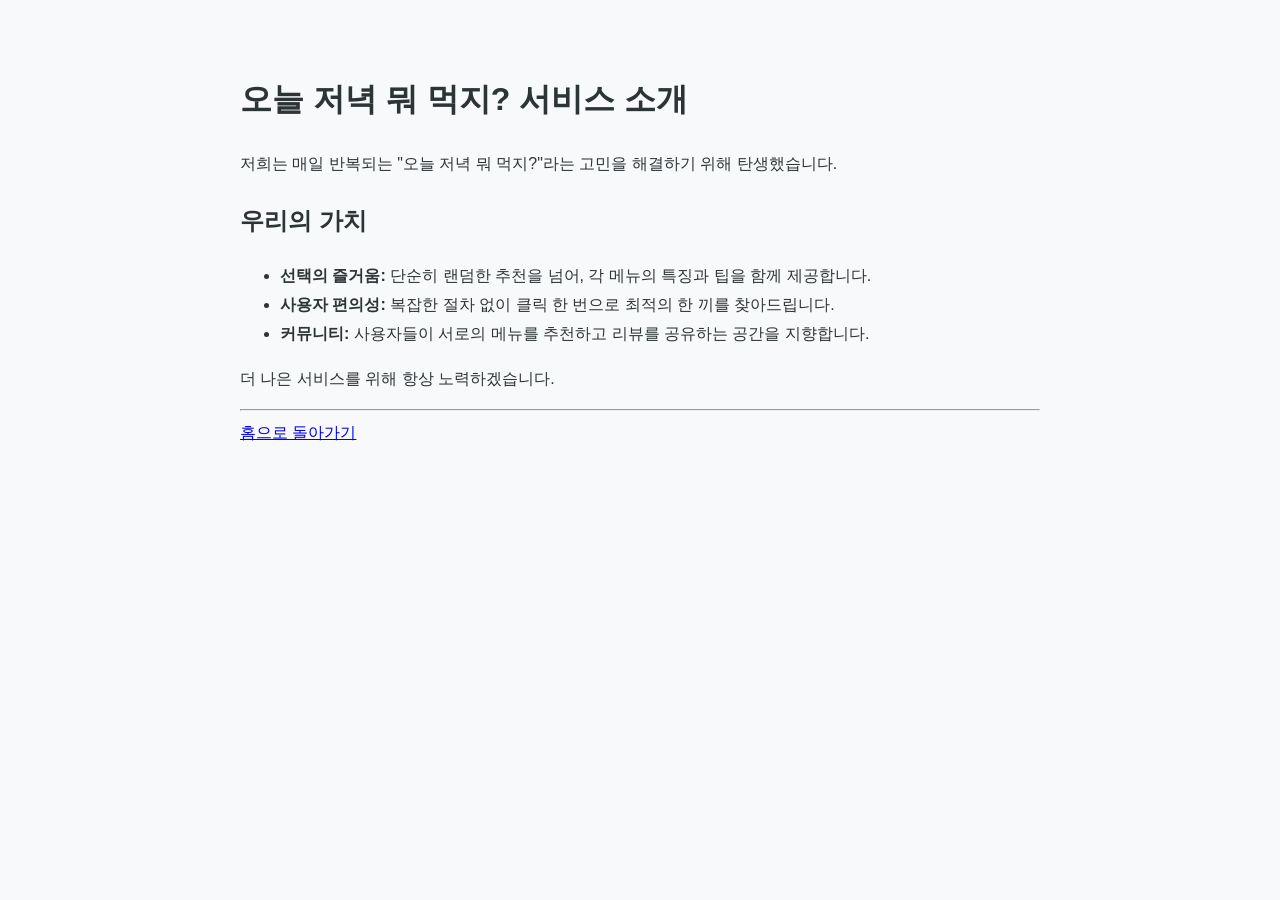
==== about.html @ 8b0bafe0 "고품질 사이트 개편: 헤더/푸터 추가, 상세 콘텐츠 강화, 필수 약관 페이지 생성" ====
<!DOCTYPE html>
<html lang="ko">
<head>
    <meta charset="UTF-8">
    <title>서비스 소개 - 오늘 저녁 뭐 먹지?</title>
    <link rel="stylesheet" href="style.css">
</head>
<body style="padding: 50px; line-height: 1.8; max-width: 800px; margin: 0 auto;">
    <h1>오늘 저녁 뭐 먹지? 서비스 소개</h1>
    <p>저희는 매일 반복되는 "오늘 저녁 뭐 먹지?"라는 고민을 해결하기 위해 탄생했습니다.</p>
    
    <h2>우리의 가치</h2>
    <ul>
        <li><strong>선택의 즐거움:</strong> 단순히 랜덤한 추천을 넘어, 각 메뉴의 특징과 팁을 함께 제공합니다.</li>
        <li><strong>사용자 편의성:</strong> 복잡한 절차 없이 클릭 한 번으로 최적의 한 끼를 찾아드립니다.</li>
        <li><strong>커뮤니티:</strong> 사용자들이 서로의 메뉴를 추천하고 리뷰를 공유하는 공간을 지향합니다.</li>
    </ul>
    
    <p>더 나은 서비스를 위해 항상 노력하겠습니다.</p>
    
    <hr>
    <a href="/">홈으로 돌아가기</a>
</body>
</html>
---- style.css ----
:root {
  --bg-color: #f8f9fa;
  --text-color: #2d3436;
  --primary-color: #ff6b6b;
  --card-bg: #ffffff;
  --nav-bg: #ffffff;
  --footer-bg: #333333;
}

body.dark-mode {
  --bg-color: #1a1a1a;
  --text-color: #f0f0f0;
  --card-bg: #2d3436;
  --nav-bg: #121212;
}

body {
  font-family: 'Pretendard', sans-serif;
  margin: 0;
  background-color: var(--bg-color);
  color: var(--text-color);
  transition: background-color 0.3s, color 0.3s;
  line-height: 1.6;
}

header {
  background-color: var(--nav-bg);
  padding: 15px 50px;
  box-shadow: 0 2px 5px rgba(0,0,0,0.1);
  position: sticky;
  top: 0;
  z-index: 1000;
}

nav {
  display: flex;
  justify-content: space-between;
  align-items: center;
  max-width: 1200px;
  margin: 0 auto;
}

nav .logo {
  font-size: 24px;
  font-weight: 900;
  color: var(--primary-color);
}

nav ul {
  display: flex;
  list-style: none;
  gap: 30px;
}

nav a {
  text-decoration: none;
  color: var(--text-color);
  font-weight: 600;
}

main {
  max-width: 800px;
  margin: 40px auto;
  padding: 0 20px;
}

#hero {
  text-align: center;
  margin-bottom: 50px;
}

#generate {
  background-color: var(--primary-color);
  color: white;
  border: none;
  padding: 18px 35px;
  font-size: 20px;
  border-radius: 50px;
  cursor: pointer;
  font-weight: bold;
  box-shadow: 0 4px 15px rgba(255, 107, 107, 0.4);
}

#food-result {
  margin-top: 30px;
  font-size: 36px;
  font-weight: 800;
}

#food-details {
  background-color: var(--card-bg);
  padding: 30px;
  border-radius: 20px;
  margin-top: 30px;
  box-shadow: 0 10px 30px rgba(0,0,0,0.05);
  text-align: left;
}

.hidden { display: none; }

.section-divider {
  border: 0;
  height: 1px;
  background-image: linear-gradient(to right, rgba(0, 0, 0, 0), rgba(0, 0, 0, 0.1), rgba(0, 0, 0, 0));
  margin: 80px 0;
}

footer {
  background-color: var(--footer-bg);
  color: #fff;
  padding: 60px 20px;
  text-align: center;
  margin-top: 100px;
}

footer a {
  color: #bbb;
  text-decoration: none;
  margin: 0 15px;
}

@keyframes pulse {
  0% { transform: scale(1); }
  50% { transform: scale(1.05); }
  100% { transform: scale(1); }
}

.pulse { animation: pulse 1s infinite; }
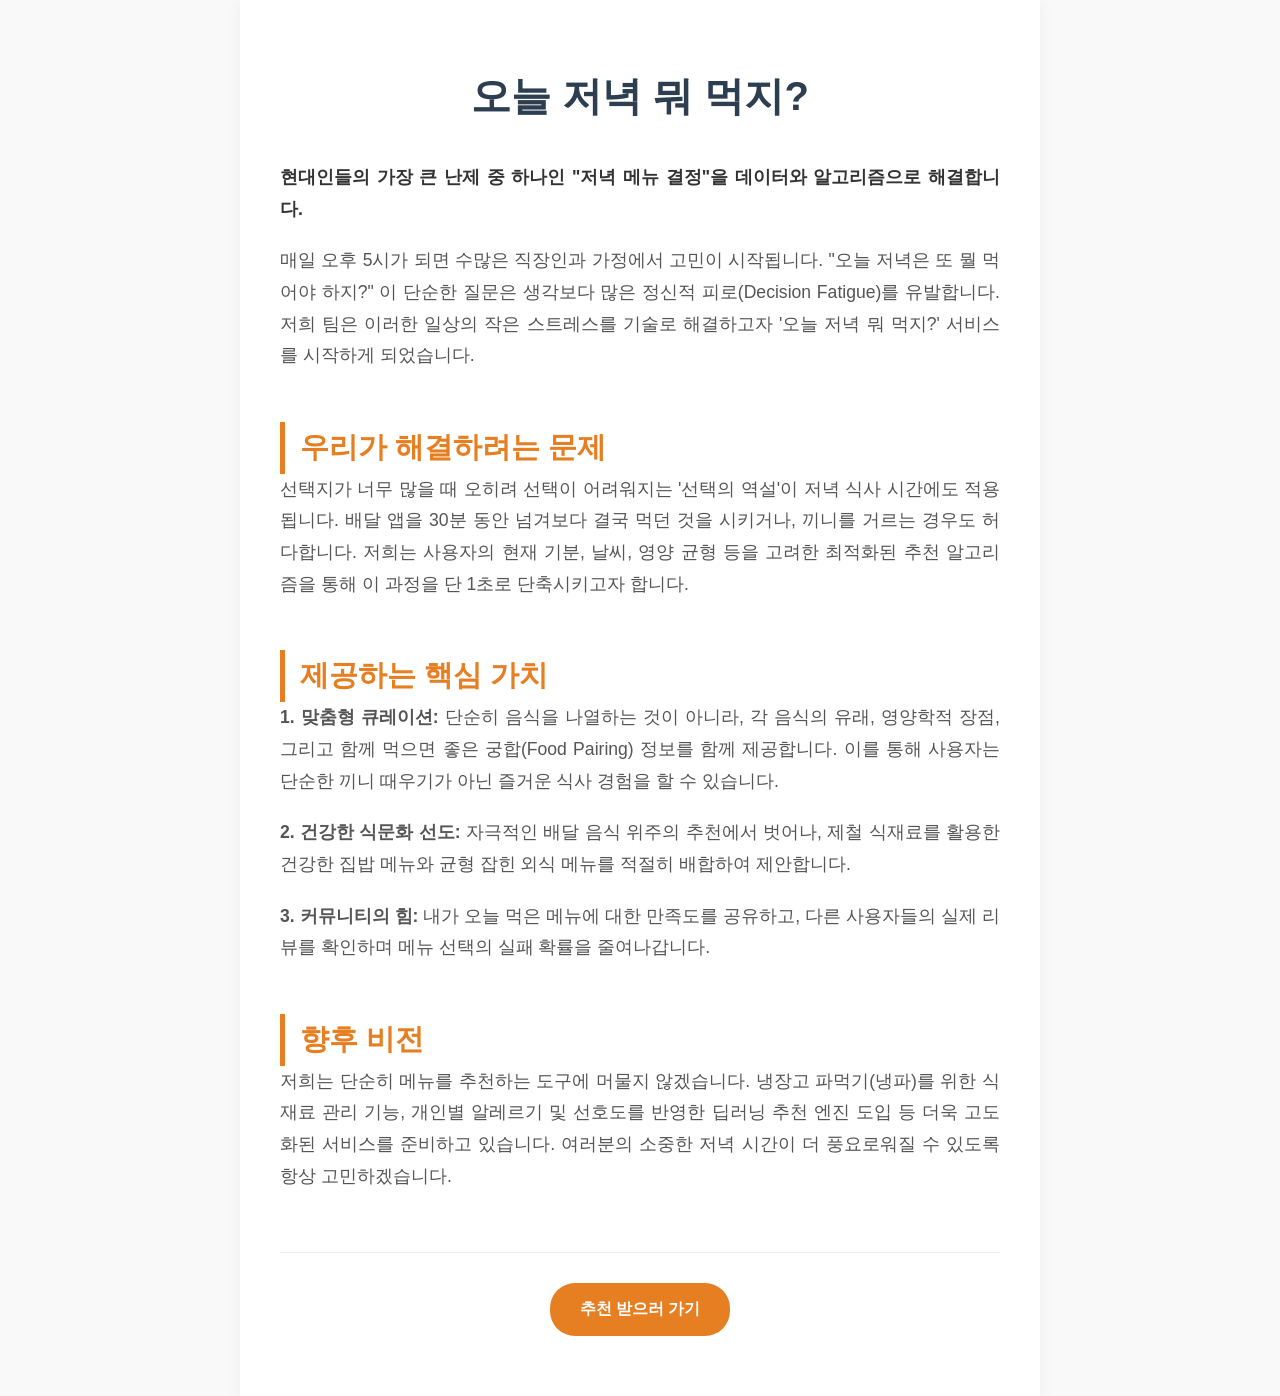
==== commit 0d975db0: "Complete premium redesign with high-value content and AdSense policy compliance" ====
--- a/about.html
+++ b/about.html
@@ -2,23 +2,42 @@
 <html lang="ko">
 <head>
     <meta charset="UTF-8">
+    <meta name="viewport" content="width=device-width, initial-scale=1.0">
     <title>서비스 소개 - 오늘 저녁 뭐 먹지?</title>
     <link rel="stylesheet" href="style.css">
+    <style>
+        body { padding: 0; margin: 0; line-height: 1.8; color: #333; font-family: 'Pretendard', sans-serif; background-color: #f9f9f9; }
+        .container { max-width: 800px; margin: 0 auto; background: white; padding: 60px 40px; box-shadow: 0 4px 15px rgba(0,0,0,0.05); }
+        h1 { font-size: 2.5rem; color: #2c3e50; margin-bottom: 30px; text-align: center; }
+        h2 { font-size: 1.8rem; color: #e67e22; margin-top: 50px; border-left: 5px solid #e67e22; padding-left: 15px; }
+        p { margin-bottom: 20px; font-size: 1.1rem; color: #555; text-align: justify; }
+        .highlight { font-weight: bold; color: #333; }
+        .footer-nav { margin-top: 60px; text-align: center; border-top: 1px solid #eee; padding-top: 30px; }
+        .btn { display: inline-block; padding: 12px 30px; background: #e67e22; color: white; text-decoration: none; border-radius: 25px; font-weight: bold; transition: background 0.3s; }
+        .btn:hover { background: #d35400; }
+    </style>
 </head>
-<body style="padding: 50px; line-height: 1.8; max-width: 800px; margin: 0 auto;">
-    <h1>오늘 저녁 뭐 먹지? 서비스 소개</h1>
-    <p>저희는 매일 반복되는 "오늘 저녁 뭐 먹지?"라는 고민을 해결하기 위해 탄생했습니다.</p>
-    
-    <h2>우리의 가치</h2>
-    <ul>
-        <li><strong>선택의 즐거움:</strong> 단순히 랜덤한 추천을 넘어, 각 메뉴의 특징과 팁을 함께 제공합니다.</li>
-        <li><strong>사용자 편의성:</strong> 복잡한 절차 없이 클릭 한 번으로 최적의 한 끼를 찾아드립니다.</li>
-        <li><strong>커뮤니티:</strong> 사용자들이 서로의 메뉴를 추천하고 리뷰를 공유하는 공간을 지향합니다.</li>
-    </ul>
-    
-    <p>더 나은 서비스를 위해 항상 노력하겠습니다.</p>
-    
-    <hr>
-    <a href="/">홈으로 돌아가기</a>
+<body>
+    <div class="container">
+        <h1>오늘 저녁 뭐 먹지?</h1>
+        <p class="highlight">현대인들의 가장 큰 난제 중 하나인 "저녁 메뉴 결정"을 데이터와 알고리즘으로 해결합니다.</p>
+        
+        <p>매일 오후 5시가 되면 수많은 직장인과 가정에서 고민이 시작됩니다. "오늘 저녁은 또 뭘 먹어야 하지?" 이 단순한 질문은 생각보다 많은 정신적 피로(Decision Fatigue)를 유발합니다. 저희 팀은 이러한 일상의 작은 스트레스를 기술로 해결하고자 '오늘 저녁 뭐 먹지?' 서비스를 시작하게 되었습니다.</p>
+
+        <h2>우리가 해결하려는 문제</h2>
+        <p>선택지가 너무 많을 때 오히려 선택이 어려워지는 '선택의 역설'이 저녁 식사 시간에도 적용됩니다. 배달 앱을 30분 동안 넘겨보다 결국 먹던 것을 시키거나, 끼니를 거르는 경우도 허다합니다. 저희는 사용자의 현재 기분, 날씨, 영양 균형 등을 고려한 최적화된 추천 알고리즘을 통해 이 과정을 단 1초로 단축시키고자 합니다.</p>
+
+        <h2>제공하는 핵심 가치</h2>
+        <p><strong>1. 맞춤형 큐레이션:</strong> 단순히 음식을 나열하는 것이 아니라, 각 음식의 유래, 영양학적 장점, 그리고 함께 먹으면 좋은 궁합(Food Pairing) 정보를 함께 제공합니다. 이를 통해 사용자는 단순한 끼니 때우기가 아닌 즐거운 식사 경험을 할 수 있습니다.</p>
+        <p><strong>2. 건강한 식문화 선도:</strong> 자극적인 배달 음식 위주의 추천에서 벗어나, 제철 식재료를 활용한 건강한 집밥 메뉴와 균형 잡힌 외식 메뉴를 적절히 배합하여 제안합니다.</p>
+        <p><strong>3. 커뮤니티의 힘:</strong> 내가 오늘 먹은 메뉴에 대한 만족도를 공유하고, 다른 사용자들의 실제 리뷰를 확인하며 메뉴 선택의 실패 확률을 줄여나갑니다.</p>
+
+        <h2>향후 비전</h2>
+        <p>저희는 단순히 메뉴를 추천하는 도구에 머물지 않겠습니다. 냉장고 파먹기(냉파)를 위한 식재료 관리 기능, 개인별 알레르기 및 선호도를 반영한 딥러닝 추천 엔진 도입 등 더욱 고도화된 서비스를 준비하고 있습니다. 여러분의 소중한 저녁 시간이 더 풍요로워질 수 있도록 항상 고민하겠습니다.</p>
+
+        <div class="footer-nav">
+            <a href="/" class="btn">추천 받으러 가기</a>
+        </div>
+    </div>
 </body>
 </html>
--- a/style.css
+++ b/style.css
@@ -1,128 +1,205 @@
 :root {
-  --bg-color: #f8f9fa;
-  --text-color: #2d3436;
-  --primary-color: #ff6b6b;
-  --card-bg: #ffffff;
-  --nav-bg: #ffffff;
-  --footer-bg: #333333;
+  --primary: #e67e22;
+  --primary-dark: #d35400;
+  --secondary: #2c3e50;
+  --accent: #27ae60;
+  --bg: #ffffff;
+  --bg-soft: #f8f9fa;
+  --text: #2d3436;
+  --text-light: #636e72;
+  --white: #ffffff;
+  --shadow: 0 10px 30px rgba(0,0,0,0.05);
+  --radius: 12px;
 }
 
 body.dark-mode {
-  --bg-color: #1a1a1a;
-  --text-color: #f0f0f0;
-  --card-bg: #2d3436;
-  --nav-bg: #121212;
-}
+  --bg: #121212;
+  --bg-soft: #1e1e1e;
+  --text: #f0f0f0;
+  --text-light: #b2bec3;
+  --shadow: 0 10px 30px rgba(0,0,0,0.3);
+}
+
+* { box-sizing: border-box; margin: 0; padding: 0; }
 
 body {
-  font-family: 'Pretendard', sans-serif;
-  margin: 0;
-  background-color: var(--bg-color);
-  color: var(--text-color);
-  transition: background-color 0.3s, color 0.3s;
-  line-height: 1.6;
-}
-
+  font-family: 'Pretendard', -apple-system, BlinkMacSystemFont, system-ui, Roboto, sans-serif;
+  background-color: var(--bg);
+  color: var(--text);
+  line-height: 1.7;
+  transition: all 0.3s ease;
+}
+
+/* Navigation */
 header {
-  background-color: var(--nav-bg);
-  padding: 15px 50px;
-  box-shadow: 0 2px 5px rgba(0,0,0,0.1);
+  background: var(--bg);
+  backdrop-filter: blur(10px);
+  border-bottom: 1px solid rgba(0,0,0,0.05);
   position: sticky;
   top: 0;
   z-index: 1000;
+  padding: 1rem 0;
 }
 
 nav {
+  max-width: 1200px;
+  margin: 0 auto;
   display: flex;
   justify-content: space-between;
   align-items: center;
-  max-width: 1200px;
-  margin: 0 auto;
-}
-
-nav .logo {
-  font-size: 24px;
-  font-weight: 900;
-  color: var(--primary-color);
-}
-
-nav ul {
-  display: flex;
-  list-style: none;
-  gap: 30px;
-}
-
+  padding: 0 2rem;
+}
+
+.logo {
+  font-size: 1.5rem;
+  font-weight: 800;
+  color: var(--primary);
+  letter-spacing: -1px;
+}
+
+nav ul { display: flex; list-style: none; gap: 2rem; }
 nav a {
   text-decoration: none;
-  color: var(--text-color);
+  color: var(--text);
   font-weight: 600;
-}
-
-main {
-  max-width: 800px;
-  margin: 40px auto;
-  padding: 0 20px;
-}
-
-#hero {
-  text-align: center;
-  margin-bottom: 50px;
-}
-
-#generate {
-  background-color: var(--primary-color);
-  color: white;
+  font-size: 0.95rem;
+  transition: color 0.2s;
+}
+nav a:hover { color: var(--primary); }
+
+#theme-toggle {
+  background: var(--bg-soft);
   border: none;
-  padding: 18px 35px;
-  font-size: 20px;
+  padding: 0.5rem 1rem;
   border-radius: 50px;
   cursor: pointer;
-  font-weight: bold;
-  box-shadow: 0 4px 15px rgba(255, 107, 107, 0.4);
-}
-
-#food-result {
-  margin-top: 30px;
-  font-size: 36px;
-  font-weight: 800;
-}
-
-#food-details {
-  background-color: var(--card-bg);
-  padding: 30px;
-  border-radius: 20px;
-  margin-top: 30px;
-  box-shadow: 0 10px 30px rgba(0,0,0,0.05);
-  text-align: left;
-}
-
+  font-weight: 600;
+  color: var(--text);
+}
+
+/* Hero Section */
+#hero {
+  padding: 100px 2rem;
+  text-align: center;
+  background: linear-gradient(135deg, var(--bg) 0%, var(--bg-soft) 100%);
+}
+
+#hero h1 {
+  font-size: 3.5rem;
+  font-weight: 900;
+  line-height: 1.2;
+  margin-bottom: 1.5rem;
+  color: var(--secondary);
+}
+
+#hero p {
+  font-size: 1.25rem;
+  color: var(--text-light);
+  max-width: 600px;
+  margin: 0 auto 2.5rem;
+}
+
+#generate {
+  background: var(--primary);
+  color: var(--white);
+  border: none;
+  padding: 1.25rem 2.5rem;
+  font-size: 1.1rem;
+  font-weight: 700;
+  border-radius: 50px;
+  cursor: pointer;
+  transition: all 0.3s;
+  box-shadow: 0 10px 20px rgba(230, 126, 34, 0.2);
+}
+
+#generate:hover {
+  transform: translateY(-3px);
+  background: var(--primary-dark);
+  box-shadow: 0 15px 30px rgba(230, 126, 34, 0.3);
+}
+
+/* Cards & Sections */
+section { max-width: 1200px; margin: 0 auto; padding: 80px 2rem; }
+
+.section-title {
+  text-align: center;
+  font-size: 2rem;
+  margin-bottom: 3rem;
+}
+
+.grid {
+  display: grid;
+  grid-template-columns: repeat(auto-fit, minmax(300px, 1fr));
+  gap: 2.5rem;
+}
+
+.card {
+  background: var(--bg);
+  padding: 2.5rem;
+  border-radius: var(--radius);
+  border: 1px solid rgba(0,0,0,0.05);
+  box-shadow: var(--shadow);
+  transition: transform 0.3s ease;
+}
+
+.card:hover { transform: translateY(-10px); }
+
+/* Modal */
+.modal {
+  position: fixed;
+  inset: 0;
+  background: rgba(0,0,0,0.8);
+  display: flex;
+  align-items: center;
+  justify-content: center;
+  z-index: 2000;
+  backdrop-filter: blur(8px);
+}
+
+.modal-content {
+  background: var(--bg);
+  padding: 3rem;
+  border-radius: 24px;
+  max-width: 600px;
+  width: 90%;
+  text-align: center;
+  position: relative;
+}
+
+.close-btn {
+  position: absolute;
+  top: 1.5rem;
+  right: 1.5rem;
+  font-size: 2rem;
+  cursor: pointer;
+  color: var(--text-light);
+}
+
+/* Footer */
+footer {
+  background: var(--secondary);
+  color: var(--white);
+  padding: 80px 2rem;
+  text-align: center;
+}
+
+footer a { color: #bdc3c7; text-decoration: none; font-size: 0.9rem; }
+footer a:hover { color: var(--white); }
+
+/* Utility */
 .hidden { display: none; }
-
-.section-divider {
-  border: 0;
-  height: 1px;
-  background-image: linear-gradient(to right, rgba(0, 0, 0, 0), rgba(0, 0, 0, 0.1), rgba(0, 0, 0, 0));
-  margin: 80px 0;
-}
-
-footer {
-  background-color: var(--footer-bg);
-  color: #fff;
-  padding: 60px 20px;
-  text-align: center;
-  margin-top: 100px;
-}
-
-footer a {
-  color: #bbb;
-  text-decoration: none;
-  margin: 0 15px;
-}
-
-@keyframes pulse {
-  0% { transform: scale(1); }
-  50% { transform: scale(1.05); }
-  100% { transform: scale(1); }
-}
-
-.pulse { animation: pulse 1s infinite; }
+.tag {
+  background: rgba(230, 126, 34, 0.1);
+  color: var(--primary);
+  padding: 0.25rem 1rem;
+  border-radius: 50px;
+  font-size: 0.8rem;
+  font-weight: 700;
+  display: inline-block;
+  margin-bottom: 1rem;
+}
+
+@media (max-width: 768px) {
+  #hero h1 { font-size: 2.5rem; }
+  nav ul { display: none; }
+}
